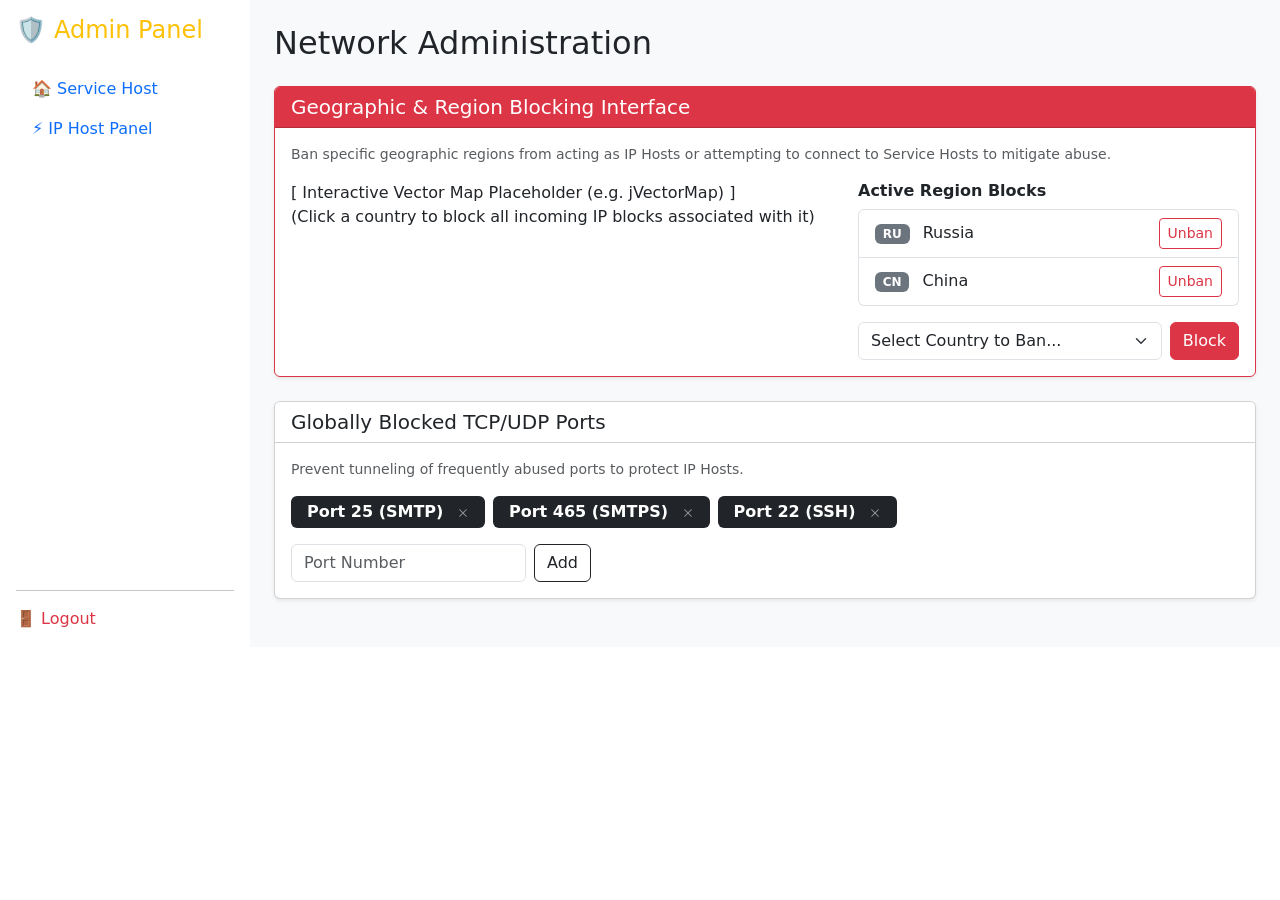
==== frontend/views/admin.html @ aa5cacb5 "Project skeleton: 4 folders - 4 Core Components" ====
<!DOCTYPE html>
<html lang="en">
<head>
    <meta charset="UTF-8">
    <meta name="viewport" content="width=device-width, initial-scale=1.0">
    <title>Administrator Panel</title>
    <link href="https://cdn.jsdelivr.net/npm/bootstrap@5.3.2/dist/css/bootstrap.min.css" rel="stylesheet">
    <link href="css/style.css" rel="stylesheet">
</head>
<body>
    <div class="d-flex">
        <!-- Sidebar -->
        <div class="sidebar p-3 d-flex flex-column" style="width: 250px;">
            <h4 class="mb-4 d-flex align-items-center text-warning">
                <span class="me-2">🛡️</span> Admin Panel
            </h4>
            <ul class="nav flex-column mb-auto">
                <li class="nav-item">
                    <a href="dashboard.html" class="nav-link">🏠 Service Host</a>
                </li>
                <li class="nav-item">
                    <a href="ipbase.html" class="nav-link">⚡ IP Host Panel</a>
                </li>
            </ul>
            <hr>
            <a href="index.html" class="nav-link text-danger">🚪 Logout</a>
        </div>

        <!-- Main Content -->
        <div class="flex-grow-1 p-4 bg-light">
            <h2 class="mb-4">Network Administration</h2>

            <!-- Region Blocking Section (Requested Feature) -->
            <div class="card shadow-sm mb-4 border-danger">
                <div class="card-header bg-danger text-white">
                    <h5 class="mb-0">Geographic & Region Blocking Interface</h5>
                </div>
                <div class="card-body">
                    <p class="text-muted small">Ban specific geographic regions from acting as IP Hosts or attempting to connect to Service Hosts to mitigate abuse.</p>
                    
                    <div class="row">
                        <div class="col-md-7">
                            <div class="region-map-placeholder mb-3">
                                [ Interactive Vector Map Placeholder (e.g. jVectorMap) ]<br>
                                (Click a country to block all incoming IP blocks associated with it)
                            </div>
                        </div>
                        <div class="col-md-5">
                            <h6 class="fw-bold">Active Region Blocks</h6>
                            <ul class="list-group mb-3">
                                <li class="list-group-item d-flex justify-content-between align-items-center pb-2 pt-2">
                                    <div>
                                        <span class="badge bg-secondary me-2">RU</span> Russia
                                    </div>
                                    <button class="btn btn-sm btn-outline-danger" onclick="alert('Calls DELETE /api/admin/region_blocks/RU')">Unban</button>
                                </li>
                                <li class="list-group-item d-flex justify-content-between align-items-center pb-2 pt-2">
                                    <div>
                                        <span class="badge bg-secondary me-2">CN</span> China
                                    </div>
                                    <button class="btn btn-sm btn-outline-danger" onclick="alert('Calls DELETE /api/admin/region_blocks/CN')">Unban</button>
                                </li>
                            </ul>
                            
                            <form class="d-flex" onsubmit="event.preventDefault(); alert('Calls POST /api/admin/region_blocks with country code');">
                                <select class="form-select me-2" required>
                                    <option value="" selected disabled>Select Country to Ban...</option>
                                    <option value="US">United States (US)</option>
                                    <option value="GB">United Kingdom (GB)</option>
                                    <option value="BY">Belarus (BY)</option>
                                    <option value="KP">North Korea (KP)</option>
                                    <option value="IR">Iran (IR)</option>
                                </select>
                                <button type="submit" class="btn btn-danger">Block</button>
                            </form>
                        </div>
                    </div>
                </div>
            </div>

            <!-- Global Port Ban Section -->
            <div class="card shadow-sm mb-4">
                <div class="card-header bg-white">
                    <h5 class="mb-0">Globally Blocked TCP/UDP Ports</h5>
                </div>
                <div class="card-body">
                    <p class="text-muted small">Prevent tunneling of frequently abused ports to protect IP Hosts.</p>
                    <div class="d-flex gap-2 flex-wrap">
                        <span class="badge bg-dark fs-6 pb-2 pt-2 pe-3 ps-3">Port 25 (SMTP) <button class="btn-close btn-close-white ms-2 pb-0 pt-0" style="font-size: 0.5rem;"></button></span>
                        <span class="badge bg-dark fs-6 pb-2 pt-2 pe-3 ps-3">Port 465 (SMTPS) <button class="btn-close btn-close-white ms-2 pb-0 pt-0" style="font-size: 0.5rem;"></button></span>
                        <span class="badge bg-dark fs-6 pb-2 pt-2 pe-3 ps-3">Port 22 (SSH) <button class="btn-close btn-close-white ms-2 pb-0 pt-0" style="font-size: 0.5rem;"></button></span>
                    </div>
                    
                    <form class="mt-3 d-flex" style="max-width: 300px;" onsubmit="event.preventDefault(); alert('Calls POST /api/admin/port_blocks');">
                        <input type="number" class="form-control me-2" placeholder="Port Number" required>
                        <button type="submit" class="btn btn-outline-dark">Add</button>
                    </form>
                </div>
            </div>
            
        </div>
    </div>
    
    <script src="https://cdn.jsdelivr.net/npm/bootstrap@5.3.2/dist/js/bootstrap.bundle.min.js"></script>
    <script src="js/app.js"></script>
</body>
</html>
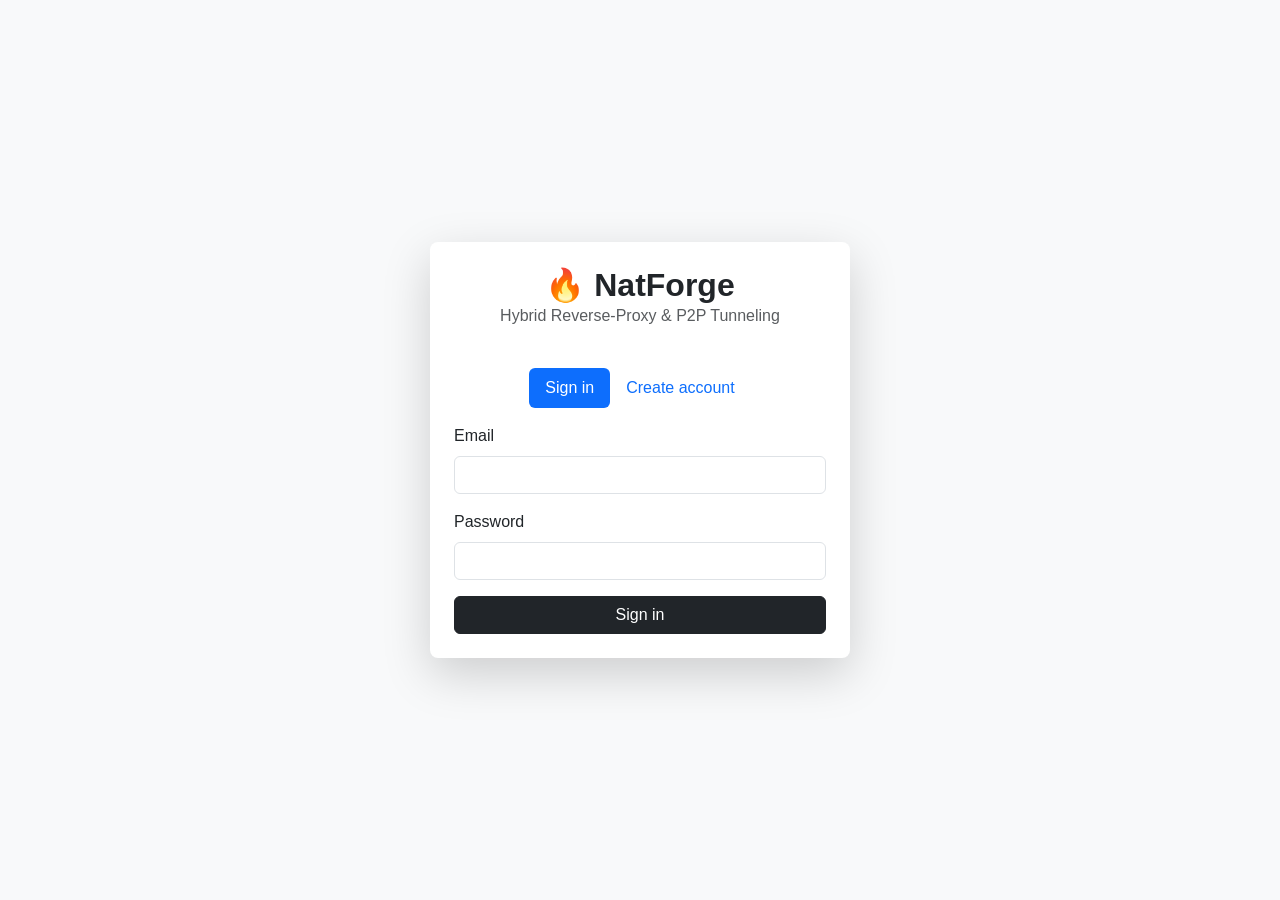
==== commit 3ee60cdf: "Set up Cargo workspace, gitignore, env example, and docker datastores" ====
--- a/frontend/views/admin.html
+++ b/frontend/views/admin.html
@@ -3,73 +3,50 @@
 <head>
     <meta charset="UTF-8">
     <meta name="viewport" content="width=device-width, initial-scale=1.0">
-    <title>Administrator Panel</title>
+    <title>NatForge — Admin</title>
     <link href="https://cdn.jsdelivr.net/npm/bootstrap@5.3.2/dist/css/bootstrap.min.css" rel="stylesheet">
-    <link href="css/style.css" rel="stylesheet">
+    <link href="../assets/css/style.css" rel="stylesheet">
 </head>
 <body>
     <div class="d-flex">
-        <!-- Sidebar -->
         <div class="sidebar p-3 d-flex flex-column" style="width: 250px;">
-            <h4 class="mb-4 d-flex align-items-center text-warning">
-                <span class="me-2">🛡️</span> Admin Panel
-            </h4>
+            <h4 class="mb-4 d-flex align-items-center text-warning"><span class="me-2">🛡️</span> Admin</h4>
             <ul class="nav flex-column mb-auto">
-                <li class="nav-item">
-                    <a href="dashboard.html" class="nav-link">🏠 Service Host</a>
-                </li>
-                <li class="nav-item">
-                    <a href="ipbase.html" class="nav-link">⚡ IP Host Panel</a>
-                </li>
+                <li class="nav-item"><a href="dashboard.html" class="nav-link">🏠 Service Host</a></li>
+                <li class="nav-item"><a href="ipbase.html" class="nav-link">⚡ IP Host (Edge Node)</a></li>
+                <li class="nav-item"><a href="admin.html" class="nav-link active text-warning">🛡️ Admin Panel</a></li>
             </ul>
             <hr>
-            <a href="index.html" class="nav-link text-danger">🚪 Logout</a>
+            <a href="#" onclick="logout()" class="nav-link text-danger">🚪 Logout</a>
         </div>
 
-        <!-- Main Content -->
         <div class="flex-grow-1 p-4 bg-light">
-            <h2 class="mb-4">Network Administration</h2>
+            <h2 class="mb-3">Network Administration</h2>
 
-            <!-- Region Blocking Section (Requested Feature) -->
+            <div class="row mb-4" id="statCards"></div>
+
+            <!-- Region blocking -->
             <div class="card shadow-sm mb-4 border-danger">
-                <div class="card-header bg-danger text-white">
-                    <h5 class="mb-0">Geographic & Region Blocking Interface</h5>
-                </div>
+                <div class="card-header bg-danger text-white"><h5 class="mb-0">Geographic / Region Blocking</h5></div>
                 <div class="card-body">
-                    <p class="text-muted small">Ban specific geographic regions from acting as IP Hosts or attempting to connect to Service Hosts to mitigate abuse.</p>
-                    
+                    <p class="text-muted small">Any agent or end-user IP geolocated to a blocked country is rejected by the control plane.</p>
                     <div class="row">
                         <div class="col-md-7">
-                            <div class="region-map-placeholder mb-3">
-                                [ Interactive Vector Map Placeholder (e.g. jVectorMap) ]<br>
-                                (Click a country to block all incoming IP blocks associated with it)
-                            </div>
+                            <div class="region-map-placeholder mb-3">[ Vector map placeholder — click a country to block ]</div>
                         </div>
                         <div class="col-md-5">
                             <h6 class="fw-bold">Active Region Blocks</h6>
-                            <ul class="list-group mb-3">
-                                <li class="list-group-item d-flex justify-content-between align-items-center pb-2 pt-2">
-                                    <div>
-                                        <span class="badge bg-secondary me-2">RU</span> Russia
-                                    </div>
-                                    <button class="btn btn-sm btn-outline-danger" onclick="alert('Calls DELETE /api/admin/region_blocks/RU')">Unban</button>
-                                </li>
-                                <li class="list-group-item d-flex justify-content-between align-items-center pb-2 pt-2">
-                                    <div>
-                                        <span class="badge bg-secondary me-2">CN</span> China
-                                    </div>
-                                    <button class="btn btn-sm btn-outline-danger" onclick="alert('Calls DELETE /api/admin/region_blocks/CN')">Unban</button>
-                                </li>
-                            </ul>
-                            
-                            <form class="d-flex" onsubmit="event.preventDefault(); alert('Calls POST /api/admin/region_blocks with country code');">
-                                <select class="form-select me-2" required>
-                                    <option value="" selected disabled>Select Country to Ban...</option>
+                            <ul class="list-group mb-3" id="regionList"></ul>
+                            <form class="d-flex" id="regionForm">
+                                <select class="form-select me-2" id="regionSelect" required>
+                                    <option value="" selected disabled>Select country…</option>
+                                    <option value="RU">Russia (RU)</option>
+                                    <option value="CN">China (CN)</option>
+                                    <option value="KP">North Korea (KP)</option>
+                                    <option value="IR">Iran (IR)</option>
+                                    <option value="BY">Belarus (BY)</option>
                                     <option value="US">United States (US)</option>
                                     <option value="GB">United Kingdom (GB)</option>
-                                    <option value="BY">Belarus (BY)</option>
-                                    <option value="KP">North Korea (KP)</option>
-                                    <option value="IR">Iran (IR)</option>
                                 </select>
                                 <button type="submit" class="btn btn-danger">Block</button>
                             </form>
@@ -78,30 +55,95 @@
                 </div>
             </div>
 
-            <!-- Global Port Ban Section -->
+            <!-- Port bans -->
             <div class="card shadow-sm mb-4">
-                <div class="card-header bg-white">
-                    <h5 class="mb-0">Globally Blocked TCP/UDP Ports</h5>
-                </div>
+                <div class="card-header bg-white"><h5 class="mb-0">Globally Blocked Ports</h5></div>
                 <div class="card-body">
-                    <p class="text-muted small">Prevent tunneling of frequently abused ports to protect IP Hosts.</p>
-                    <div class="d-flex gap-2 flex-wrap">
-                        <span class="badge bg-dark fs-6 pb-2 pt-2 pe-3 ps-3">Port 25 (SMTP) <button class="btn-close btn-close-white ms-2 pb-0 pt-0" style="font-size: 0.5rem;"></button></span>
-                        <span class="badge bg-dark fs-6 pb-2 pt-2 pe-3 ps-3">Port 465 (SMTPS) <button class="btn-close btn-close-white ms-2 pb-0 pt-0" style="font-size: 0.5rem;"></button></span>
-                        <span class="badge bg-dark fs-6 pb-2 pt-2 pe-3 ps-3">Port 22 (SSH) <button class="btn-close btn-close-white ms-2 pb-0 pt-0" style="font-size: 0.5rem;"></button></span>
-                    </div>
-                    
-                    <form class="mt-3 d-flex" style="max-width: 300px;" onsubmit="event.preventDefault(); alert('Calls POST /api/admin/port_blocks');">
-                        <input type="number" class="form-control me-2" placeholder="Port Number" required>
+                    <p class="text-muted small">Prevent tunneling of abused ports (e.g. SMTP 25/465/587) to protect edge nodes.</p>
+                    <div class="d-flex gap-2 flex-wrap mb-3" id="portList"></div>
+                    <form class="d-flex" style="max-width: 320px;" id="portForm">
+                        <input type="number" min="1" max="65535" id="portInput" class="form-control me-2" placeholder="Port number" required>
                         <button type="submit" class="btn btn-outline-dark">Add</button>
                     </form>
                 </div>
             </div>
-            
+
+            <!-- All tunnels -->
+            <div class="card shadow-sm">
+                <div class="card-header bg-white"><h5 class="mb-0">All Active Tunnels</h5></div>
+                <div class="card-body p-0">
+                    <table class="table table-hover mb-0 align-middle">
+                        <thead class="table-light"><tr><th>Tunnel</th><th>Status</th><th>Routes</th><th>Traffic</th></tr></thead>
+                        <tbody id="allTunnels"><tr><td colspan="4" class="text-center text-muted py-3">Loading…</td></tr></tbody>
+                    </table>
+                </div>
+            </div>
         </div>
     </div>
-    
+
     <script src="https://cdn.jsdelivr.net/npm/bootstrap@5.3.2/dist/js/bootstrap.bundle.min.js"></script>
-    <script src="js/app.js"></script>
+    <script src="../api/client.js"></script>
+    <script src="../assets/js/app.js"></script>
+    <script>
+        if (requireAuth(true)) { refresh(); setInterval(refresh, 5000); }
+
+        async function refresh() {
+            try {
+                const [stats, regions, ports, tunnels] = await Promise.all([
+                    API.getStats(), API.getRegionBlocks(), API.getPortBlocks(), API.getAllTunnels()
+                ]);
+                renderStats(stats); renderRegions(regions); renderPorts(ports); renderTunnels(tunnels);
+            } catch (err) { toast(err.message, 'danger'); }
+        }
+
+        function card(label, value, color) {
+            return `<div class="col-md-2 col-sm-4 mb-2"><div class="card p-3 shadow-sm border-0 border-start border-${color} border-4">
+                <div class="text-muted small">${label}</div><h4 class="mb-0">${value}</h4></div></div>`;
+        }
+        function renderStats(s) {
+            document.getElementById('statCards').innerHTML =
+                card('Users', s.total_users, 'primary') +
+                card('Tunnels', s.active_tunnels, 'success') +
+                card('Edge Nodes', s.active_edge_nodes, 'warning') +
+                card('Relayed', fmtBytes(s.total_bytes_relayed), 'info') +
+                card('Regions', s.blocked_regions, 'danger') +
+                card('Ports', s.blocked_ports, 'dark');
+        }
+        function renderRegions(list) {
+            document.getElementById('regionList').innerHTML = list.length ? list.map(cc =>
+                `<li class="list-group-item d-flex justify-content-between align-items-center">
+                    <span><span class="badge bg-secondary me-2">${cc}</span></span>
+                    <button class="btn btn-sm btn-outline-danger" onclick="unblockRegion('${cc}')">Unban</button></li>`
+            ).join('') : '<li class="list-group-item text-muted">None</li>';
+        }
+        function renderPorts(list) {
+            document.getElementById('portList').innerHTML = list.length ? list.map(p =>
+                `<span class="badge bg-dark fs-6 p-2">Port ${p}
+                    <button class="btn-close btn-close-white ms-2" style="font-size:.5rem" onclick="unblockPort(${p})"></button></span>`
+            ).join('') : '<span class="text-muted">None</span>';
+        }
+        function renderTunnels(list) {
+            document.getElementById('allTunnels').innerHTML = list.length ? list.map(t =>
+                `<tr><td>${t.full_host}<div class="text-muted small">#${t.tunnel_id}</div></td>
+                 <td><span class="badge bg-${t.status==='online'?'success':'secondary'}">${t.status}</span></td>
+                 <td class="small">${t.routes.map(r => r.mode + ':' + r.local_port).join(', ')}</td>
+                 <td class="small text-muted">↓${fmtBytes(t.bytes_in)} / ↑${fmtBytes(t.bytes_out)}</td></tr>`
+            ).join('') : '<tr><td colspan="4" class="text-center text-muted py-3">No active tunnels</td></tr>';
+        }
+
+        async function unblockRegion(cc) { try { await API.removeRegionBlock(cc); refresh(); } catch (e) { toast(e.message,'danger'); } }
+        async function unblockPort(p)   { try { await API.removePortBlock(p); refresh(); } catch (e) { toast(e.message,'danger'); } }
+
+        document.getElementById('regionForm').addEventListener('submit', async (e) => {
+            e.preventDefault();
+            try { await API.addRegionBlock(document.getElementById('regionSelect').value); refresh(); }
+            catch (err) { toast(err.message, 'danger'); }
+        });
+        document.getElementById('portForm').addEventListener('submit', async (e) => {
+            e.preventDefault();
+            try { await API.addPortBlock(parseInt(document.getElementById('portInput').value, 10)); e.target.reset(); refresh(); }
+            catch (err) { toast(err.message, 'danger'); }
+        });
+    </script>
 </body>
 </html>
--- a/frontend/assets/css/style.css
+++ b/frontend/assets/css/style.css
@@ -0,0 +1,44 @@
+:root {
+    --primary-color: #0d6efd;
+    --dark-color: #212529;
+}
+
+body {
+    font-family: -apple-system, BlinkMacSystemFont, "Segoe UI", Roboto, "Helvetica Neue", Arial, sans-serif;
+}
+
+.sidebar {
+    height: 100vh;
+    background-color: var(--dark-color);
+    color: white;
+}
+
+.sidebar .nav-link {
+    color: rgba(255,255,255,0.8);
+    margin-bottom: 0.5rem;
+}
+
+.sidebar .nav-link:hover, .sidebar .nav-link.active {
+    color: white;
+    background-color: rgba(255,255,255,0.1);
+    border-radius: 0.25rem;
+}
+
+.card {
+    border: none;
+    border-radius: 0.5rem;
+    box-shadow: 0 0.125rem 0.25rem rgba(0,0,0,0.075);
+}
+
+/* Specific map region block styling mock */
+.region-map-placeholder {
+    height: 300px;
+    background: #e9ecef;
+    border-radius: 0.5rem;
+    display: flex;
+    align-items: center;
+    justify-content: center;
+    color: #6c757d;
+    font-weight: bold;
+    border: 2px dashed #dee2e6;
+}
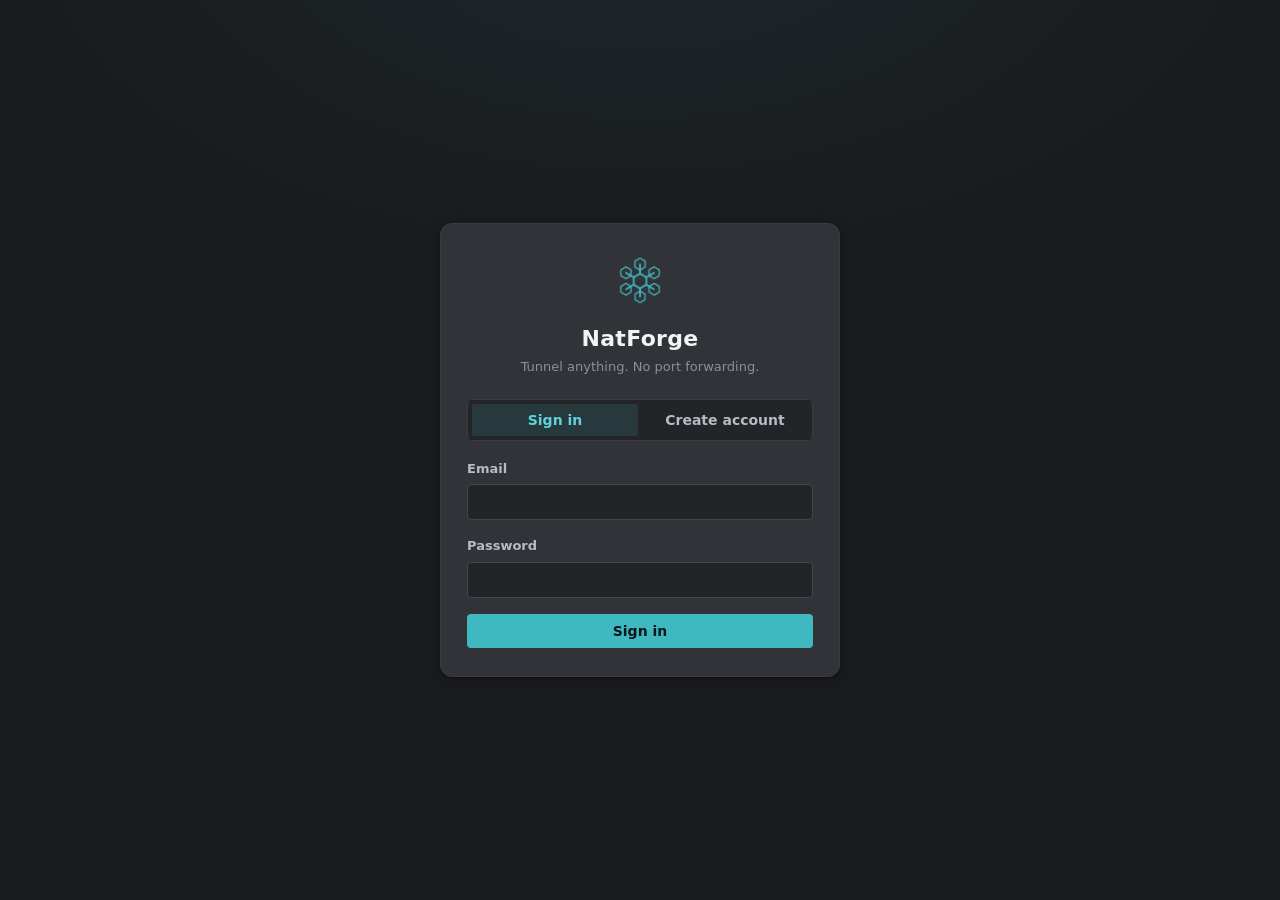
==== commit d56e138f: "frontend sign-in, Service Host dashboard, and admin panel" ====
--- a/frontend/views/admin.html
+++ b/frontend/views/admin.html
@@ -4,84 +4,88 @@
     <meta charset="UTF-8">
     <meta name="viewport" content="width=device-width, initial-scale=1.0">
     <title>NatForge — Admin</title>
-    <link href="https://cdn.jsdelivr.net/npm/bootstrap@5.3.2/dist/css/bootstrap.min.css" rel="stylesheet">
+    <link rel="icon" href="../assets/img/natforge_flake.ico">
     <link href="../assets/css/style.css" rel="stylesheet">
 </head>
 <body>
-    <div class="d-flex">
-        <div class="sidebar p-3 d-flex flex-column" style="width: 250px;">
-            <h4 class="mb-4 d-flex align-items-center text-warning"><span class="me-2">🛡️</span> Admin</h4>
-            <ul class="nav flex-column mb-auto">
-                <li class="nav-item"><a href="dashboard.html" class="nav-link">🏠 Service Host</a></li>
-                <li class="nav-item"><a href="ipbase.html" class="nav-link">⚡ IP Host (Edge Node)</a></li>
-                <li class="nav-item"><a href="admin.html" class="nav-link active text-warning">🛡️ Admin Panel</a></li>
-            </ul>
-            <hr>
-            <a href="#" onclick="logout()" class="nav-link text-danger">🚪 Logout</a>
-        </div>
+    <div class="app">
+        <aside class="sidebar">
+            <div class="brand">
+                <img src="../assets/img/natforge_flake.png" alt="">
+                <span class="name">NatForge</span>
+            </div>
+            <nav class="nav">
+                <a href="dashboard.html" class="nav-link"><span data-icon="service"></span> Service Host</a>
+                <a href="admin.html" class="nav-link active"><span data-icon="admin"></span> Admin</a>
+                <a href="users.html" class="nav-link"><span data-icon="users"></span> Users</a>
+            </nav>
+            <div class="nav-spacer"></div>
+            <a href="#" onclick="logout()" class="nav-link danger"><span data-icon="logout"></span> Sign out</a>
+        </aside>
 
-        <div class="flex-grow-1 p-4 bg-light">
-            <h2 class="mb-3">Network Administration</h2>
+        <main class="content">
+            <h2 class="page-title">Network administration</h2>
+            <p class="page-sub">Monitor the network and enforce abuse controls. Blocked ports and regions are applied by the control plane and propagated to the data plane.</p>
 
-            <div class="row mb-4" id="statCards"></div>
+            <div class="stat-grid" id="statCards"></div>
 
-            <!-- Region blocking -->
-            <div class="card shadow-sm mb-4 border-danger">
-                <div class="card-header bg-danger text-white"><h5 class="mb-0">Geographic / Region Blocking</h5></div>
+            <div class="card">
+                <div class="card-head"><h5>Geographic / region blocking</h5></div>
                 <div class="card-body">
-                    <p class="text-muted small">Any agent or end-user IP geolocated to a blocked country is rejected by the control plane.</p>
-                    <div class="row">
-                        <div class="col-md-7">
-                            <div class="region-map-placeholder mb-3">[ Vector map placeholder — click a country to block ]</div>
-                        </div>
-                        <div class="col-md-5">
-                            <h6 class="fw-bold">Active Region Blocks</h6>
-                            <ul class="list-group mb-3" id="regionList"></ul>
-                            <form class="d-flex" id="regionForm">
-                                <select class="form-select me-2" id="regionSelect" required>
-                                    <option value="" selected disabled>Select country…</option>
-                                    <option value="RU">Russia (RU)</option>
-                                    <option value="CN">China (CN)</option>
-                                    <option value="KP">North Korea (KP)</option>
-                                    <option value="IR">Iran (IR)</option>
-                                    <option value="BY">Belarus (BY)</option>
-                                    <option value="US">United States (US)</option>
-                                    <option value="GB">United Kingdom (GB)</option>
-                                </select>
-                                <button type="submit" class="btn btn-danger">Block</button>
-                            </form>
-                        </div>
-                    </div>
-                </div>
-            </div>
-
-            <!-- Port bans -->
-            <div class="card shadow-sm mb-4">
-                <div class="card-header bg-white"><h5 class="mb-0">Globally Blocked Ports</h5></div>
-                <div class="card-body">
-                    <p class="text-muted small">Prevent tunneling of abused ports (e.g. SMTP 25/465/587) to protect edge nodes.</p>
-                    <div class="d-flex gap-2 flex-wrap mb-3" id="portList"></div>
-                    <form class="d-flex" style="max-width: 320px;" id="portForm">
-                        <input type="number" min="1" max="65535" id="portInput" class="form-control me-2" placeholder="Port number" required>
-                        <button type="submit" class="btn btn-outline-dark">Add</button>
+                    <p class="muted small">Connections whose source IP geolocates (MaxMind GeoLite2) to a blocked country are refused platform-wide: the control plane rejects login/registration, and the data plane drops public tunnel connections. Tunnel owners can add their own per-tunnel country blocks on top of this.</p>
+                    <label class="lbl">Active region blocks</label>
+                    <div id="regionList" class="mt"></div>
+                    <form class="row-inline mt" id="regionForm" style="max-width:420px">
+                        <select class="input" id="regionSelect" required>
+                            <option value="" selected disabled>Select country…</option>
+                            <option value="RU">Russia (RU)</option>
+                            <option value="CN">China (CN)</option>
+                            <option value="KP">North Korea (KP)</option>
+                            <option value="IR">Iran (IR)</option>
+                            <option value="BY">Belarus (BY)</option>
+                            <option value="US">United States (US)</option>
+                            <option value="GB">United Kingdom (GB)</option>
+                        </select>
+                        <button type="submit" class="btn btn-danger"><span data-icon="ban"></span> Block</button>
                     </form>
                 </div>
             </div>
 
-            <!-- All tunnels -->
-            <div class="card shadow-sm">
-                <div class="card-header bg-white"><h5 class="mb-0">All Active Tunnels</h5></div>
-                <div class="card-body p-0">
-                    <table class="table table-hover mb-0 align-middle">
-                        <thead class="table-light"><tr><th>Tunnel</th><th>Status</th><th>Routes</th><th>Traffic</th></tr></thead>
-                        <tbody id="allTunnels"><tr><td colspan="4" class="text-center text-muted py-3">Loading…</td></tr></tbody>
+            <div class="card">
+                <div class="card-head"><h5>Regions (data-plane nodes)</h5></div>
+                <div class="card-body">
+                    <p class="muted small">Each region is a data-plane VM running <code>core_proxy_backend</code>. A node self-registers on boot with its own wildcard host + public TCP port pool; rename it, set a human region label, toggle whether users may place new tunnels there, or remove a decommissioned node. To add a region (e.g. a VM in Bulgaria), deploy a core there with a unique <code>NODE_ID</code>, a <code>PUBLIC_HOST</code> like <code>bg.natforge.com</code>, a reachable <code>CONTROL_ENDPOINT</code> / <code>INTERNAL_URL</code>, and point <code>WEBSITE_URL</code> here — it appears below automatically.</p>
+                    <div class="card-body flush"><table class="table">
+                        <thead><tr><th>Node</th><th>Region</th><th>Public host</th><th>Last seen</th><th>Available</th><th></th></tr></thead>
+                        <tbody id="nodeRows"><tr><td colspan="6" class="empty">Loading…</td></tr></tbody>
+                    </table></div>
+                </div>
+            </div>
+
+            <div class="card">
+                <div class="card-head"><h5>Globally blocked ports</h5></div>
+                <div class="card-body">
+                    <p class="muted small">Prevent tunneling of abused ports (e.g. SMTP 25 / 465 / 587) across the network.</p>
+                    <div class="flex gap" id="portList" style="flex-wrap:wrap"></div>
+                    <form class="row-inline mt" id="portForm" style="max-width:320px">
+                        <input type="number" min="1" max="65535" id="portInput" class="input" placeholder="Port number" required>
+                        <button type="submit" class="btn btn-secondary"><span data-icon="plus"></span> Add</button>
+                    </form>
+                </div>
+            </div>
+
+            <div class="card">
+                <div class="card-head"><h5>All active tunnels</h5></div>
+                <div class="card-body flush">
+                    <table class="table">
+                        <thead><tr><th>Tunnel</th><th>Status</th><th>Routes</th><th>Traffic</th></tr></thead>
+                        <tbody id="allTunnels"><tr><td colspan="4" class="empty">Loading…</td></tr></tbody>
                     </table>
                 </div>
             </div>
-        </div>
+        </main>
     </div>
 
-    <script src="https://cdn.jsdelivr.net/npm/bootstrap@5.3.2/dist/js/bootstrap.bundle.min.js"></script>
     <script src="../api/client.js"></script>
     <script src="../assets/js/app.js"></script>
     <script>
@@ -89,50 +93,85 @@
 
         async function refresh() {
             try {
-                const [stats, regions, ports, tunnels] = await Promise.all([
-                    API.getStats(), API.getRegionBlocks(), API.getPortBlocks(), API.getAllTunnels()
+                const [stats, regions, ports, tunnels, nodes] = await Promise.all([
+                    API.getStats(), API.getRegionBlocks(), API.getPortBlocks(), API.getAllTunnels(), API.getNodes()
                 ]);
-                renderStats(stats); renderRegions(regions); renderPorts(ports); renderTunnels(tunnels);
+                renderStats(stats); renderRegions(regions); renderPorts(ports); renderTunnels(tunnels); renderNodes(nodes);
             } catch (err) { toast(err.message, 'danger'); }
         }
 
-        function card(label, value, color) {
-            return `<div class="col-md-2 col-sm-4 mb-2"><div class="card p-3 shadow-sm border-0 border-start border-${color} border-4">
-                <div class="text-muted small">${label}</div><h4 class="mb-0">${value}</h4></div></div>`;
+        function stat(label, value, cls, ic) {
+            return `<div class="stat ${cls || ''}"><div class="flex between"><div class="label">${label}</div>${nfIcon(ic)}</div><div class="value">${value}</div></div>`;
         }
         function renderStats(s) {
             document.getElementById('statCards').innerHTML =
-                card('Users', s.total_users, 'primary') +
-                card('Tunnels', s.active_tunnels, 'success') +
-                card('Edge Nodes', s.active_edge_nodes, 'warning') +
-                card('Relayed', fmtBytes(s.total_bytes_relayed), 'info') +
-                card('Regions', s.blocked_regions, 'danger') +
-                card('Ports', s.blocked_ports, 'dark');
+                stat('Users', s.total_users, '', 'users') +
+                stat('Active tunnels', s.active_tunnels, 'green', 'service') +
+                stat('Traffic', fmtBytes(s.total_bytes_relayed), '', 'activity') +
+                stat('Regions blocked', s.blocked_regions, 'red', 'globe') +
+                stat('Ports blocked', s.blocked_ports, '', 'ban');
         }
         function renderRegions(list) {
             document.getElementById('regionList').innerHTML = list.length ? list.map(cc =>
-                `<li class="list-group-item d-flex justify-content-between align-items-center">
-                    <span><span class="badge bg-secondary me-2">${cc}</span></span>
-                    <button class="btn btn-sm btn-outline-danger" onclick="unblockRegion('${cc}')">Unban</button></li>`
-            ).join('') : '<li class="list-group-item text-muted">None</li>';
+                `<div class="flex between" style="padding:8px 0; border-bottom:1px solid var(--border)">
+                    <span class="badge tag">${cc}</span>
+                    <button class="btn btn-danger btn-sm" onclick="unblockRegion('${cc}')">Unban</button></div>`
+            ).join('') : '<div class="faint small">None</div>';
         }
         function renderPorts(list) {
             document.getElementById('portList').innerHTML = list.length ? list.map(p =>
-                `<span class="badge bg-dark fs-6 p-2">Port ${p}
-                    <button class="btn-close btn-close-white ms-2" style="font-size:.5rem" onclick="unblockPort(${p})"></button></span>`
-            ).join('') : '<span class="text-muted">None</span>';
+                `<span class="badge tag" style="font-size:13px; padding:6px 10px">Port ${p}
+                    <button class="x-btn" style="padding:0 0 0 4px" onclick="unblockPort(${p})">${nfIcon('close')}</button></span>`
+            ).join('') : '<span class="faint small">None</span>';
         }
+        function routeBadges(t) { return t.routes.map(r => `<span class="badge ${r.mode}">${r.mode}:${r.local_port}</span>`).join(' '); }
         function renderTunnels(list) {
             document.getElementById('allTunnels').innerHTML = list.length ? list.map(t =>
-                `<tr><td>${t.full_host}<div class="text-muted small">#${t.tunnel_id}</div></td>
-                 <td><span class="badge bg-${t.status==='online'?'success':'secondary'}">${t.status}</span></td>
-                 <td class="small">${t.routes.map(r => r.mode + ':' + r.local_port).join(', ')}</td>
-                 <td class="small text-muted">↓${fmtBytes(t.bytes_in)} / ↑${fmtBytes(t.bytes_out)}</td></tr>`
-            ).join('') : '<tr><td colspan="4" class="text-center text-muted py-3">No active tunnels</td></tr>';
+                `<tr><td><div class="host">${t.full_host}</div><div class="faint small">#${t.tunnel_id} &middot; agent ${t.agent_ip || '—'}</div></td>
+                 <td><span class="badge ${t.status}">${t.status.replace('_',' ')}</span></td>
+                 <td>${routeBadges(t)}</td>
+                 <td class="faint small">${fmtBytes(t.bytes_in)} / ${fmtBytes(t.bytes_out)}</td></tr>`
+            ).join('') : '<tr><td colspan="4" class="empty">No active tunnels</td></tr>';
         }
 
-        async function unblockRegion(cc) { try { await API.removeRegionBlock(cc); refresh(); } catch (e) { toast(e.message,'danger'); } }
-        async function unblockPort(p)   { try { await API.removePortBlock(p); refresh(); } catch (e) { toast(e.message,'danger'); } }
+        function renderNodes(list) {
+            document.getElementById('nodeRows').innerHTML = list.length ? list.map(n => {
+                const seen = n.last_seen ? fmtAgo(n.last_seen) : '<span class="faint small">never</span>';
+                const avail = n.active ? '<span class="badge online">yes</span>' : '<span class="badge offline">no</span>';
+                return `<tr>
+                    <td><div class="host">${escapeHtml(n.name)}</div><div class="faint small">${escapeHtml(n.node_id)}</div></td>
+                    <td>${n.region ? `<span class="badge tag">${escapeHtml(n.region)}</span>` : '<span class="faint small">—</span>'}</td>
+                    <td><span class="endpoint">${escapeHtml(n.public_host)}</span><div class="faint small">ctrl ${escapeHtml(n.control_endpoint)}</div></td>
+                    <td class="faint small">${seen}</td>
+                    <td>${avail}</td>
+                    <td class="row-inline" style="gap:6px">
+                        <button class="btn btn-secondary btn-sm" onclick='editNode(${JSON.stringify(n.node_id)}, ${JSON.stringify(n.name)}, ${JSON.stringify(n.region || "")}, ${n.active})'>Edit</button>
+                        <button class="btn btn-secondary btn-sm" onclick='toggleNode(${JSON.stringify(n.node_id)}, ${JSON.stringify(n.name)}, ${JSON.stringify(n.region || "")}, ${n.active})'>${n.active ? 'Disable' : 'Enable'}</button>
+                        <button class="btn btn-danger btn-sm" onclick='removeNode(${JSON.stringify(n.node_id)})'>${nfIcon('close')}</button>
+                    </td></tr>`;
+            }).join('') : '<tr><td colspan="6" class="empty">No nodes have registered yet. Start a core_proxy_backend pointed at this control plane.</td></tr>';
+        }
+
+        async function editNode(id, name, region, active) {
+            const newName = prompt('Node display name:', name);
+            if (newName === null) return;
+            const newRegion = prompt('Region label (e.g. Germany, Bulgaria) — blank for none:', region);
+            if (newRegion === null) return;
+            try { await API.updateNode(id, { name: newName.trim() || name, region: newRegion.trim() || null, active }); refresh(); }
+            catch (e) { toast(e.message, 'danger'); }
+        }
+        async function toggleNode(id, name, region, active) {
+            try { await API.updateNode(id, { name, region: region || null, active: !active }); refresh(); }
+            catch (e) { toast(e.message, 'danger'); }
+        }
+        async function removeNode(id) {
+            if (!confirm(`Remove node "${id}"? Its port pool is freed; existing tunnels keep their stored host.`)) return;
+            try { await API.deleteNode(id); toast('Node removed', 'success'); refresh(); }
+            catch (e) { toast(e.message, 'danger'); }
+        }
+
+        async function unblockRegion(cc) { try { await API.removeRegionBlock(cc); refresh(); } catch (e) { toast(e.message, 'danger'); } }
+        async function unblockPort(p)   { try { await API.removePortBlock(p); refresh(); } catch (e) { toast(e.message, 'danger'); } }
 
         document.getElementById('regionForm').addEventListener('submit', async (e) => {
             e.preventDefault();
--- a/frontend/assets/css/style.css
+++ b/frontend/assets/css/style.css
@@ -1,44 +1,275 @@
+/* ==========================================================================
+   NatForge UI — design system
+   Dark, layered surfaces (Discord-like) + brand teal from the logo (#40b8c0)
+   + Azure-style components: Segoe UI, low-radius rectangles, flat fills,
+   crisp focus rings. No external CSS framework, no emoji.
+   ========================================================================== */
+
 :root {
-    --primary-color: #0d6efd;
-    --dark-color: #212529;
-}
+    /* Brand (from natforge_flake logo) */
+    --brand:        #40b8c0;
+    --brand-bright: #5fd3da;
+    --brand-strong: #318f96;
+    --brand-tint:   rgba(64, 184, 192, 0.14);
+    --brand-tint-2: rgba(64, 184, 192, 0.08);
+    --on-brand:     #06181a;   /* near-black ink for text on teal fills */
+
+    /* Surfaces (dark, layered) */
+    --bg-app:    #1a1b1e;
+    --bg-sunken: #232428;
+    --bg-base:   #2b2d31;
+    --bg-card:   #313338;
+    --bg-raised: #383a40;
+    --bg-hover:  #3f424a;
+
+    /* Lines */
+    --border:        #3a3c42;
+    --border-strong: #43464d;
+
+    /* Text */
+    --text:        #f2f3f5;
+    --text-muted:  #b6bbc4;
+    --text-faint:  #8a909a;
+
+    /* Status (Discord-ish) */
+    --green: #3ba55d;
+    --red:   #e0484d;
+    --amber: #e8a13a;
+
+    --radius-sm: 4px;
+    --radius:    8px;
+    --radius-lg: 12px;
+
+    --shadow: 0 1px 2px rgba(0,0,0,.3), 0 4px 16px rgba(0,0,0,.22);
+    --ring: 0 0 0 2px var(--bg-base), 0 0 0 4px var(--brand);
+
+    --font: "Segoe UI", system-ui, -apple-system, "Helvetica Neue", Arial, sans-serif;
+    --mono: "Cascadia Code", "SFMono-Regular", Consolas, "Liberation Mono", monospace;
+}
+
+* { box-sizing: border-box; }
+
+html, body { height: 100%; }
 
 body {
-    font-family: -apple-system, BlinkMacSystemFont, "Segoe UI", Roboto, "Helvetica Neue", Arial, sans-serif;
-}
+    margin: 0;
+    font-family: var(--font);
+    font-size: 14px;
+    line-height: 1.5;
+    color: var(--text);
+    background: var(--bg-base);
+    -webkit-font-smoothing: antialiased;
+}
+
+a { color: var(--brand); text-decoration: none; }
+a:hover { color: var(--brand-bright); text-decoration: underline; }
+
+h1, h2, h3, h4, h5 { margin: 0 0 .35em; font-weight: 600; letter-spacing: .2px; }
+h2 { font-size: 22px; }
+h5 { font-size: 15px; }
+p  { margin: 0 0 1em; }
+.muted { color: var(--text-muted); }
+.faint { color: var(--text-faint); }
+.small { font-size: 12.5px; }
+code, pre { font-family: var(--mono); }
+
+/* ---- SVG icons ---- */
+.icon { display: inline-flex; align-items: center; justify-content: center; }
+.icon svg { width: 1.15em; height: 1.15em; stroke: currentColor; fill: none;
+            stroke-width: 1.7; stroke-linecap: round; stroke-linejoin: round; }
+
+/* ==========================  Auth (centered card)  ====================== */
+.auth-wrap {
+    min-height: 100vh; display: flex; align-items: center; justify-content: center;
+    padding: 24px;
+    background:
+        radial-gradient(900px 500px at 50% -10%, var(--brand-tint-2), transparent 70%),
+        var(--bg-app);
+}
+.auth-card {
+    width: 100%; max-width: 400px;
+    background: var(--bg-card); border: 1px solid var(--border);
+    border-radius: var(--radius-lg); box-shadow: var(--shadow);
+    padding: 28px 26px;
+}
+.brand-head { text-align: center; margin-bottom: 22px; }
+.brand-head img { width: 60px; height: 60px; display: block; margin: 0 auto 10px; }
+.brand-head .name { font-size: 22px; font-weight: 700; letter-spacing: .3px; }
+.brand-head .tag { color: var(--text-faint); font-size: 13px; margin-top: 2px; }
+
+/* ==========================  App shell  ============================= */
+.app { display: flex; min-height: 100vh; }
 
 .sidebar {
-    height: 100vh;
-    background-color: var(--dark-color);
-    color: white;
-}
-
-.sidebar .nav-link {
-    color: rgba(255,255,255,0.8);
-    margin-bottom: 0.5rem;
-}
-
-.sidebar .nav-link:hover, .sidebar .nav-link.active {
-    color: white;
-    background-color: rgba(255,255,255,0.1);
-    border-radius: 0.25rem;
-}
-
+    width: 248px; flex-shrink: 0;
+    background: var(--bg-app); border-right: 1px solid var(--border);
+    display: flex; flex-direction: column; padding: 16px 12px;
+}
+.sidebar .brand { display: flex; align-items: center; gap: 10px; padding: 6px 8px 16px; }
+.sidebar .brand img { width: 30px; height: 30px; }
+.sidebar .brand .name { font-weight: 700; font-size: 17px; letter-spacing: .3px; }
+
+.nav { display: flex; flex-direction: column; gap: 2px; }
+.nav-link {
+    display: flex; align-items: center; gap: 11px;
+    padding: 9px 11px; border-radius: var(--radius-sm);
+    color: var(--text-muted); font-weight: 500; cursor: pointer;
+    border-left: 2px solid transparent;
+}
+.nav-link:hover { background: var(--bg-hover); color: var(--text); text-decoration: none; }
+.nav-link.active {
+    background: var(--brand-tint); color: var(--brand-bright);
+    border-left-color: var(--brand);
+}
+.nav-link .icon svg { width: 18px; height: 18px; }
+.nav-spacer { flex: 1; }
+.nav-link.danger { color: var(--text-faint); }
+.nav-link.danger:hover { background: rgba(224,72,77,.12); color: var(--red); }
+
+.content { flex: 1; min-width: 0; padding: 28px 32px; max-width: 1100px; }
+.page-title { margin-bottom: 4px; }
+.page-sub { color: var(--text-muted); margin-bottom: 22px; max-width: 70ch; }
+
+/* ==========================  Cards / panels  ======================== */
 .card {
-    border: none;
-    border-radius: 0.5rem;
-    box-shadow: 0 0.125rem 0.25rem rgba(0,0,0,0.075);
-}
-
-/* Specific map region block styling mock */
-.region-map-placeholder {
-    height: 300px;
-    background: #e9ecef;
-    border-radius: 0.5rem;
-    display: flex;
-    align-items: center;
-    justify-content: center;
-    color: #6c757d;
-    font-weight: bold;
-    border: 2px dashed #dee2e6;
-}
+    background: var(--bg-card); border: 1px solid var(--border);
+    border-radius: var(--radius); box-shadow: var(--shadow); margin-bottom: 22px;
+}
+.card-head {
+    display: flex; align-items: center; justify-content: space-between;
+    padding: 14px 18px; border-bottom: 1px solid var(--border);
+}
+.card-head h5 { margin: 0; }
+.card-body { padding: 18px; }
+.card-body.flush { padding: 0; }
+
+/* stat cards */
+.stat-grid { display: grid; grid-template-columns: repeat(auto-fill, minmax(180px, 1fr)); gap: 14px; margin-bottom: 24px; }
+.stat {
+    background: var(--bg-card); border: 1px solid var(--border);
+    border-left: 3px solid var(--brand); border-radius: var(--radius); padding: 14px 16px;
+}
+.stat .label { color: var(--text-faint); font-size: 12px; text-transform: uppercase; letter-spacing: .5px; }
+.stat .value { font-size: 24px; font-weight: 600; margin-top: 4px; }
+.stat.green { border-left-color: var(--green); }
+.stat.amber { border-left-color: var(--amber); }
+.stat.red   { border-left-color: var(--red); }
+
+/* ==========================  Buttons (Azure-shaped)  ================ */
+.btn {
+    --b: var(--brand);
+    display: inline-flex; align-items: center; gap: 7px; justify-content: center;
+    font-family: var(--font); font-size: 14px; font-weight: 600; line-height: 1;
+    padding: 9px 16px; border-radius: var(--radius-sm);
+    border: 1px solid transparent; cursor: pointer; user-select: none;
+    transition: background .14s ease, border-color .14s ease, color .14s ease, filter .14s ease;
+}
+.btn:focus-visible { outline: none; box-shadow: var(--ring); }
+.btn .icon svg { width: 16px; height: 16px; }
+.btn-sm { padding: 6px 11px; font-size: 13px; }
+.btn-block { width: 100%; }
+
+.btn-primary { background: var(--brand); color: var(--on-brand); }
+.btn-primary:hover { background: var(--brand-bright); }
+.btn-primary:active { background: var(--brand-strong); }
+
+.btn-secondary { background: var(--bg-raised); color: var(--text); border-color: var(--border-strong); }
+.btn-secondary:hover { background: var(--bg-hover); }
+
+.btn-ghost { background: transparent; color: var(--brand); border-color: var(--border-strong); }
+.btn-ghost:hover { background: var(--brand-tint); border-color: var(--brand); color: var(--brand-bright); }
+
+.btn-danger { background: transparent; color: var(--red); border-color: rgba(224,72,77,.5); }
+.btn-danger:hover { background: rgba(224,72,77,.14); border-color: var(--red); }
+
+.btn-icon { padding: 7px; }
+
+/* ==========================  Forms (Azure-ish)  ===================== */
+.field { margin-bottom: 16px; }
+label.lbl { display: block; font-size: 13px; font-weight: 600; color: var(--text-muted); margin-bottom: 6px; }
+.input, select.input {
+    width: 100%; font-family: var(--font); font-size: 14px; color: var(--text);
+    background: var(--bg-sunken); border: 1px solid var(--border-strong);
+    border-radius: var(--radius-sm); padding: 9px 11px; outline: none;
+    transition: border-color .14s ease, box-shadow .14s ease;
+}
+.input::placeholder { color: var(--text-faint); }
+.input:focus, select.input:focus { border-color: var(--brand); box-shadow: 0 0 0 3px var(--brand-tint); }
+.input.code-input { text-align: center; letter-spacing: 4px; text-transform: uppercase; font-weight: 600; font-size: 18px; font-family: var(--mono); }
+.row-inline { display: flex; gap: 10px; }
+.row-inline .input { flex: 1; }
+
+/* range slider — accent-color fills the track in supporting browsers; the
+   .nf-range JS gradient fills it everywhere else. */
+input[type=range] { -webkit-appearance: none; appearance: none; width: 100%; height: 6px; border-radius: 3px; background: var(--bg-raised); outline: none; accent-color: var(--brand); }
+input[type=range]::-webkit-slider-thumb { -webkit-appearance: none; appearance: none; width: 16px; height: 16px; border-radius: 50%; background: var(--brand); border: 2px solid var(--bg-card); cursor: pointer; }
+input[type=range]::-moz-range-thumb { width: 16px; height: 16px; border-radius: 50%; background: var(--brand); border: 2px solid var(--bg-card); cursor: pointer; }
+
+/* toggle switch */
+.switch { position: relative; display: inline-block; width: 42px; height: 24px; }
+.switch input { opacity: 0; width: 0; height: 0; }
+.switch .track { position: absolute; inset: 0; background: var(--bg-raised); border: 1px solid var(--border-strong); border-radius: 999px; transition: .15s; }
+.switch .track::before { content: ""; position: absolute; height: 16px; width: 16px; left: 3px; top: 3px; background: var(--text-faint); border-radius: 50%; transition: .15s; }
+.switch input:checked + .track { background: var(--brand-tint); border-color: var(--brand); }
+.switch input:checked + .track::before { transform: translateX(18px); background: var(--brand); }
+
+/* checkbox */
+.check { display: flex; align-items: flex-start; gap: 9px; }
+.check input { margin-top: 3px; accent-color: var(--brand); width: 15px; height: 15px; }
+
+/* ==========================  Tabs (login)  ========================== */
+.tabs { display: flex; gap: 4px; background: var(--bg-sunken); border: 1px solid var(--border); border-radius: var(--radius-sm); padding: 4px; margin-bottom: 18px; }
+.tab { flex: 1; text-align: center; padding: 8px; border-radius: 3px; font-weight: 600; color: var(--text-muted); cursor: pointer; border: none; background: transparent; font-family: var(--font); font-size: 14px; }
+.tab:hover { color: var(--text); }
+.tab.active { background: var(--brand-tint); color: var(--brand-bright); }
+.tab-panel { display: none; }
+.tab-panel.active { display: block; }
+
+/* ==========================  Tables  ================================ */
+.table { width: 100%; border-collapse: collapse; }
+.table th { text-align: left; font-size: 12px; text-transform: uppercase; letter-spacing: .5px; color: var(--text-faint); font-weight: 600; padding: 11px 18px; border-bottom: 1px solid var(--border); background: var(--bg-sunken); }
+.table td { padding: 13px 18px; border-bottom: 1px solid var(--border); vertical-align: middle; }
+.table tr:last-child td { border-bottom: none; }
+.table tbody tr:hover { background: var(--brand-tint-2); }
+.host { font-weight: 600; }
+
+/* ==========================  Badges  ================================ */
+.badge { display: inline-flex; align-items: center; gap: 5px; font-size: 11.5px; font-weight: 600; padding: 3px 9px; border-radius: 999px; text-transform: lowercase; letter-spacing: .3px; }
+.badge.online { color: var(--green); background: rgba(59,165,93,.14); }
+.badge.offline, .badge.awaiting_agent, .badge.pending { color: var(--text-muted); background: var(--bg-raised); }
+.badge.http  { color: var(--brand-bright); background: var(--brand-tint); text-transform: uppercase; }
+.badge.https { color: #9d8bff; background: rgba(157,139,255,.16); text-transform: uppercase; }
+.badge.tcp   { color: var(--amber); background: rgba(232,161,58,.14); text-transform: uppercase; }
+.badge.tag   { color: var(--text-muted); background: var(--bg-raised); text-transform: none; }
+
+.kbd, .endpoint { font-family: var(--mono); font-size: 12.5px; background: var(--bg-sunken); border: 1px solid var(--border); border-radius: var(--radius-sm); padding: 2px 7px; color: var(--text); }
+
+pre.block { background: #16171a; border: 1px solid var(--border); border-radius: var(--radius-sm); padding: 14px 16px; overflow-x: auto; color: #d7dbe0; font-size: 12.5px; line-height: 1.6; white-space: pre-wrap; }
+
+/* ==========================  Modal  ================================= */
+.modal-overlay { position: fixed; inset: 0; background: rgba(0,0,0,.6); display: none; align-items: center; justify-content: center; z-index: 1000; padding: 20px; }
+.modal-overlay.open { display: flex; }
+.modal { width: 100%; max-width: 560px; background: var(--bg-card); border: 1px solid var(--border); border-radius: var(--radius-lg); box-shadow: var(--shadow); }
+.modal-head { display: flex; align-items: center; justify-content: space-between; padding: 16px 20px; border-bottom: 1px solid var(--border); }
+.modal-head h5 { margin: 0; }
+.modal-body { padding: 20px; max-height: 70vh; overflow-y: auto; }
+.x-btn { background: transparent; border: none; color: var(--text-faint); cursor: pointer; padding: 4px; border-radius: 4px; }
+.x-btn:hover { color: var(--text); background: var(--bg-hover); }
+
+/* ==========================  Toasts  =============================== */
+.toast-wrap { position: fixed; right: 18px; bottom: 18px; display: flex; flex-direction: column; gap: 10px; z-index: 1100; }
+.toast { display: flex; align-items: center; gap: 10px; background: var(--bg-card); border: 1px solid var(--border-strong); border-left: 3px solid var(--brand); border-radius: var(--radius-sm); padding: 11px 14px; box-shadow: var(--shadow); min-width: 240px; max-width: 360px; color: var(--text); animation: slide-in .18s ease; }
+.toast.success { border-left-color: var(--green); }
+.toast.danger  { border-left-color: var(--red); }
+@keyframes slide-in { from { transform: translateY(8px); opacity: 0; } to { transform: none; opacity: 1; } }
+
+/* misc */
+.route-line { display: flex; align-items: center; gap: 8px; margin: 3px 0; }
+.spacer-sm { height: 10px; }
+hr.sep { border: none; border-top: 1px solid var(--border); margin: 14px 0; }
+.empty { text-align: center; color: var(--text-faint); padding: 28px 0; }
+.flex { display: flex; }
+.between { justify-content: space-between; align-items: center; }
+.gap { gap: 10px; }
+.mt { margin-top: 14px; }
+.mt-xs { margin-top: 6px; }
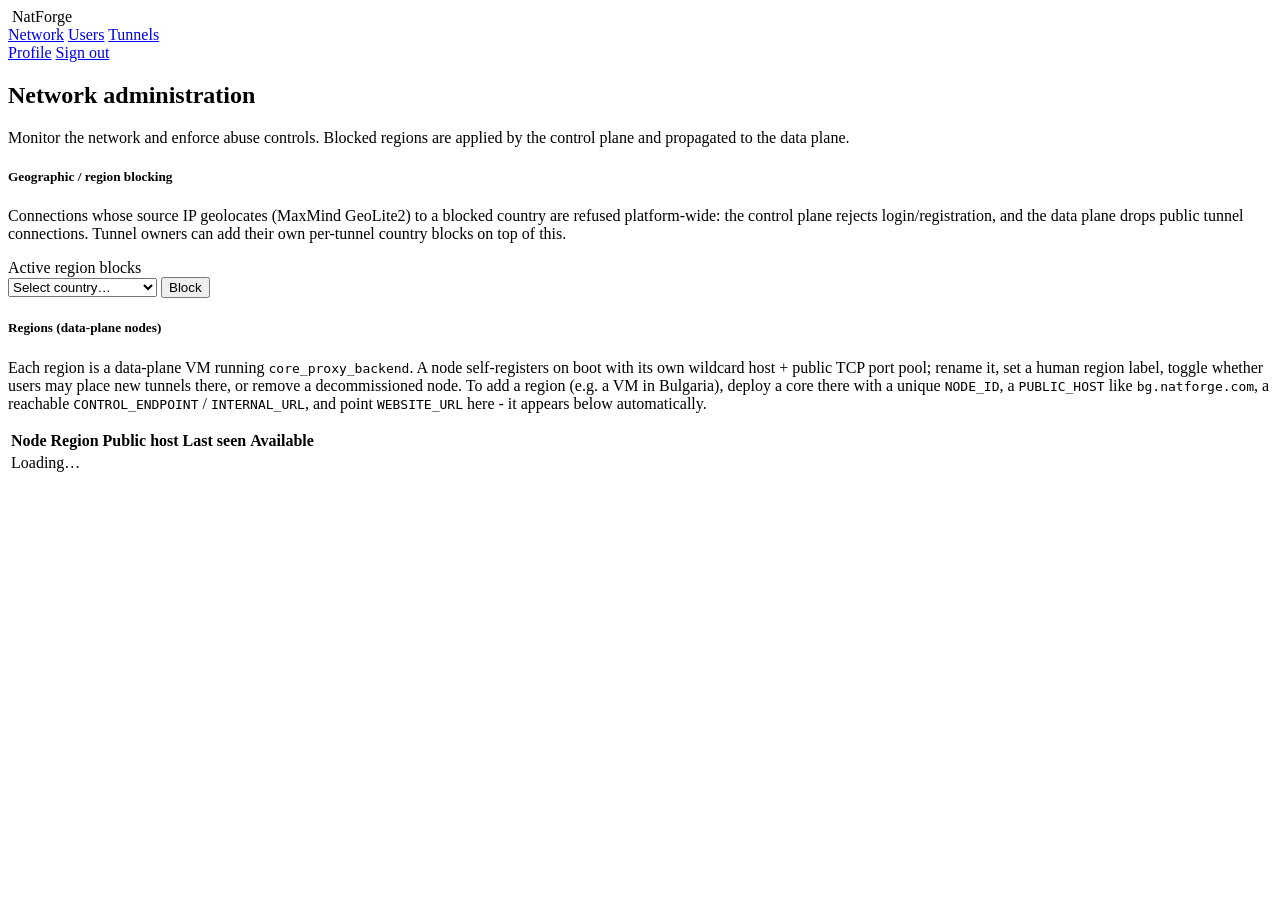
==== commit 6767c7ba: "dashboard and UI small upgrade, tunnel fix, dedicated-node script refactoring" ====
--- a/frontend/views/admin.html
+++ b/frontend/views/admin.html
@@ -3,29 +3,30 @@
 <head>
     <meta charset="UTF-8">
     <meta name="viewport" content="width=device-width, initial-scale=1.0">
-    <title>NatForge — Admin</title>
-    <link rel="icon" href="../assets/img/natforge_flake.ico">
-    <link href="../assets/css/style.css" rel="stylesheet">
+    <title>NatForge - Admin</title>
+    <link rel="icon" href="/assets/img/natforge_flake.ico">
+    <link href="/assets/css/style.css" rel="stylesheet">
 </head>
 <body>
     <div class="app">
         <aside class="sidebar">
             <div class="brand">
-                <img src="../assets/img/natforge_flake.png" alt="">
+                <img src="/assets/img/natforge_flake.png" alt="">
                 <span class="name">NatForge</span>
             </div>
             <nav class="nav">
-                <a href="dashboard.html" class="nav-link"><span data-icon="service"></span> Service Host</a>
-                <a href="admin.html" class="nav-link active"><span data-icon="admin"></span> Admin</a>
-                <a href="users.html" class="nav-link"><span data-icon="users"></span> Users</a>
+                <a href="/admin/network" class="nav-link active"><span data-icon="admin"></span> Network</a>
+                <a href="/admin/users" class="nav-link"><span data-icon="users"></span> Users</a>
+                <a href="/admin/tunnels" class="nav-link"><span data-icon="activity"></span> Tunnels</a>
             </nav>
             <div class="nav-spacer"></div>
+            <a href="/admin/profile" class="nav-link"><span data-icon="user"></span> Profile</a>
             <a href="#" onclick="logout()" class="nav-link danger"><span data-icon="logout"></span> Sign out</a>
         </aside>
 
         <main class="content">
             <h2 class="page-title">Network administration</h2>
-            <p class="page-sub">Monitor the network and enforce abuse controls. Blocked ports and regions are applied by the control plane and propagated to the data plane.</p>
+            <p class="page-sub">Monitor the network and enforce abuse controls. Blocked regions are applied by the control plane and propagated to the data plane.</p>
 
             <div class="stat-grid" id="statCards"></div>
 
@@ -54,7 +55,7 @@
             <div class="card">
                 <div class="card-head"><h5>Regions (data-plane nodes)</h5></div>
                 <div class="card-body">
-                    <p class="muted small">Each region is a data-plane VM running <code>core_proxy_backend</code>. A node self-registers on boot with its own wildcard host + public TCP port pool; rename it, set a human region label, toggle whether users may place new tunnels there, or remove a decommissioned node. To add a region (e.g. a VM in Bulgaria), deploy a core there with a unique <code>NODE_ID</code>, a <code>PUBLIC_HOST</code> like <code>bg.natforge.com</code>, a reachable <code>CONTROL_ENDPOINT</code> / <code>INTERNAL_URL</code>, and point <code>WEBSITE_URL</code> here — it appears below automatically.</p>
+                    <p class="muted small">Each region is a data-plane VM running <code>core_proxy_backend</code>. A node self-registers on boot with its own wildcard host + public TCP port pool; rename it, set a human region label, toggle whether users may place new tunnels there, or remove a decommissioned node. To add a region (e.g. a VM in Bulgaria), deploy a core there with a unique <code>NODE_ID</code>, a <code>PUBLIC_HOST</code> like <code>bg.natforge.com</code>, a reachable <code>CONTROL_ENDPOINT</code> / <code>INTERNAL_URL</code>, and point <code>WEBSITE_URL</code> here - it appears below automatically.</p>
                     <div class="card-body flush"><table class="table">
                         <thead><tr><th>Node</th><th>Region</th><th>Public host</th><th>Last seen</th><th>Available</th><th></th></tr></thead>
                         <tbody id="nodeRows"><tr><td colspan="6" class="empty">Loading…</td></tr></tbody>
@@ -62,54 +63,31 @@
                 </div>
             </div>
 
-            <div class="card">
-                <div class="card-head"><h5>Globally blocked ports</h5></div>
-                <div class="card-body">
-                    <p class="muted small">Prevent tunneling of abused ports (e.g. SMTP 25 / 465 / 587) across the network.</p>
-                    <div class="flex gap" id="portList" style="flex-wrap:wrap"></div>
-                    <form class="row-inline mt" id="portForm" style="max-width:320px">
-                        <input type="number" min="1" max="65535" id="portInput" class="input" placeholder="Port number" required>
-                        <button type="submit" class="btn btn-secondary"><span data-icon="plus"></span> Add</button>
-                    </form>
-                </div>
-            </div>
-
-            <div class="card">
-                <div class="card-head"><h5>All active tunnels</h5></div>
-                <div class="card-body flush">
-                    <table class="table">
-                        <thead><tr><th>Tunnel</th><th>Status</th><th>Routes</th><th>Traffic</th></tr></thead>
-                        <tbody id="allTunnels"><tr><td colspan="4" class="empty">Loading…</td></tr></tbody>
-                    </table>
-                </div>
-            </div>
         </main>
     </div>
 
-    <script src="../api/client.js"></script>
-    <script src="../assets/js/app.js"></script>
+    <script src="/client.js"></script>
+    <script src="/assets/js/app.js"></script>
     <script>
         if (requireAuth(true)) { refresh(); setInterval(refresh, 5000); }
 
         async function refresh() {
             try {
-                const [stats, regions, ports, tunnels, nodes] = await Promise.all([
-                    API.getStats(), API.getRegionBlocks(), API.getPortBlocks(), API.getAllTunnels(), API.getNodes()
+                const [stats, regions, nodes] = await Promise.all([
+                    API.getStats(), API.getRegionBlocks(), API.getNodes()
                 ]);
-                renderStats(stats); renderRegions(regions); renderPorts(ports); renderTunnels(tunnels); renderNodes(nodes);
+                renderStats(stats, nodes); renderRegions(regions); renderNodes(nodes);
             } catch (err) { toast(err.message, 'danger'); }
         }
 
         function stat(label, value, cls, ic) {
             return `<div class="stat ${cls || ''}"><div class="flex between"><div class="label">${label}</div>${nfIcon(ic)}</div><div class="value">${value}</div></div>`;
         }
-        function renderStats(s) {
+        function renderStats(s, nodes) {
+            const activeNodes = (nodes || []).filter(n => n.active).length;
             document.getElementById('statCards').innerHTML =
-                stat('Users', s.total_users, '', 'users') +
-                stat('Active tunnels', s.active_tunnels, 'green', 'service') +
-                stat('Traffic', fmtBytes(s.total_bytes_relayed), '', 'activity') +
                 stat('Regions blocked', s.blocked_regions, 'red', 'globe') +
-                stat('Ports blocked', s.blocked_ports, '', 'ban');
+                stat('Active nodes', activeNodes, 'green', 'server');
         }
         function renderRegions(list) {
             document.getElementById('regionList').innerHTML = list.length ? list.map(cc =>
@@ -118,46 +96,31 @@
                     <button class="btn btn-danger btn-sm" onclick="unblockRegion('${cc}')">Unban</button></div>`
             ).join('') : '<div class="faint small">None</div>';
         }
-        function renderPorts(list) {
-            document.getElementById('portList').innerHTML = list.length ? list.map(p =>
-                `<span class="badge tag" style="font-size:13px; padding:6px 10px">Port ${p}
-                    <button class="x-btn" style="padding:0 0 0 4px" onclick="unblockPort(${p})">${nfIcon('close')}</button></span>`
-            ).join('') : '<span class="faint small">None</span>';
-        }
-        function routeBadges(t) { return t.routes.map(r => `<span class="badge ${r.mode}">${r.mode}:${r.local_port}</span>`).join(' '); }
-        function renderTunnels(list) {
-            document.getElementById('allTunnels').innerHTML = list.length ? list.map(t =>
-                `<tr><td><div class="host">${t.full_host}</div><div class="faint small">#${t.tunnel_id} &middot; agent ${t.agent_ip || '—'}</div></td>
-                 <td><span class="badge ${t.status}">${t.status.replace('_',' ')}</span></td>
-                 <td>${routeBadges(t)}</td>
-                 <td class="faint small">${fmtBytes(t.bytes_in)} / ${fmtBytes(t.bytes_out)}</td></tr>`
-            ).join('') : '<tr><td colspan="4" class="empty">No active tunnels</td></tr>';
-        }
-
         function renderNodes(list) {
             document.getElementById('nodeRows').innerHTML = list.length ? list.map(n => {
                 const seen = n.last_seen ? fmtAgo(n.last_seen) : '<span class="faint small">never</span>';
                 const avail = n.active ? '<span class="badge online">yes</span>' : '<span class="badge offline">no</span>';
                 return `<tr>
                     <td><div class="host">${escapeHtml(n.name)}</div><div class="faint small">${escapeHtml(n.node_id)}</div></td>
-                    <td>${n.region ? `<span class="badge tag">${escapeHtml(n.region)}</span>` : '<span class="faint small">—</span>'}</td>
+                    <td>${n.region ? `<span class="badge tag">${escapeHtml(n.region)}</span>` : '<span class="faint small">-</span>'}</td>
                     <td><span class="endpoint">${escapeHtml(n.public_host)}</span><div class="faint small">ctrl ${escapeHtml(n.control_endpoint)}</div></td>
                     <td class="faint small">${seen}</td>
                     <td>${avail}</td>
                     <td class="row-inline" style="gap:6px">
-                        <button class="btn btn-secondary btn-sm" onclick='editNode(${JSON.stringify(n.node_id)}, ${JSON.stringify(n.name)}, ${JSON.stringify(n.region || "")}, ${n.active})'>Edit</button>
-                        <button class="btn btn-secondary btn-sm" onclick='toggleNode(${JSON.stringify(n.node_id)}, ${JSON.stringify(n.name)}, ${JSON.stringify(n.region || "")}, ${n.active})'>${n.active ? 'Disable' : 'Enable'}</button>
-                        <button class="btn btn-danger btn-sm" onclick='removeNode(${JSON.stringify(n.node_id)})'>${nfIcon('close')}</button>
+                        <button class="btn btn-secondary btn-sm" onclick='editNode(${escapeAttr(n.node_id)}, ${escapeAttr(n.name)}, ${escapeAttr(n.region || "")}, ${n.active})'>Edit</button>
+                        <button class="btn btn-secondary btn-sm" onclick='toggleNode(${escapeAttr(n.node_id)}, ${escapeAttr(n.name)}, ${escapeAttr(n.region || "")}, ${n.active})'>${n.active ? 'Disable' : 'Enable'}</button>
+                        <button class="btn btn-danger btn-sm" onclick='removeNode(${escapeAttr(n.node_id)})'>${nfIcon('close')}</button>
                     </td></tr>`;
             }).join('') : '<tr><td colspan="6" class="empty">No nodes have registered yet. Start a core_proxy_backend pointed at this control plane.</td></tr>';
         }
 
         async function editNode(id, name, region, active) {
-            const newName = prompt('Node display name:', name);
-            if (newName === null) return;
-            const newRegion = prompt('Region label (e.g. Germany, Bulgaria) — blank for none:', region);
-            if (newRegion === null) return;
-            try { await API.updateNode(id, { name: newName.trim() || name, region: newRegion.trim() || null, active }); refresh(); }
+            const r = await nfPrompt({ title: 'Edit node', confirmText: 'Save', fields: [
+                { key: 'name', label: 'Node display name', value: name },
+                { key: 'region', label: 'Region label', hint: '(e.g. Germany, Bulgaria - blank for none)', value: region },
+            ] });
+            if (r === null) return;
+            try { await API.updateNode(id, { name: r.name.trim() || name, region: r.region.trim() || null, active }); refresh(); }
             catch (e) { toast(e.message, 'danger'); }
         }
         async function toggleNode(id, name, region, active) {
@@ -165,24 +128,19 @@
             catch (e) { toast(e.message, 'danger'); }
         }
         async function removeNode(id) {
-            if (!confirm(`Remove node "${id}"? Its port pool is freed; existing tunnels keep their stored host.`)) return;
+            if (!await nfConfirm({ title: 'Remove node', danger: true, confirmText: 'Remove',
+                message: `Remove node "${id}"? Its port pool is freed; existing tunnels keep their stored host.` })) return;
             try { await API.deleteNode(id); toast('Node removed', 'success'); refresh(); }
             catch (e) { toast(e.message, 'danger'); }
         }
 
         async function unblockRegion(cc) { try { await API.removeRegionBlock(cc); refresh(); } catch (e) { toast(e.message, 'danger'); } }
-        async function unblockPort(p)   { try { await API.removePortBlock(p); refresh(); } catch (e) { toast(e.message, 'danger'); } }
 
         document.getElementById('regionForm').addEventListener('submit', async (e) => {
             e.preventDefault();
             try { await API.addRegionBlock(document.getElementById('regionSelect').value); refresh(); }
             catch (err) { toast(err.message, 'danger'); }
         });
-        document.getElementById('portForm').addEventListener('submit', async (e) => {
-            e.preventDefault();
-            try { await API.addPortBlock(parseInt(document.getElementById('portInput').value, 10)); e.target.reset(); refresh(); }
-            catch (err) { toast(err.message, 'danger'); }
-        });
     </script>
 </body>
 </html>
